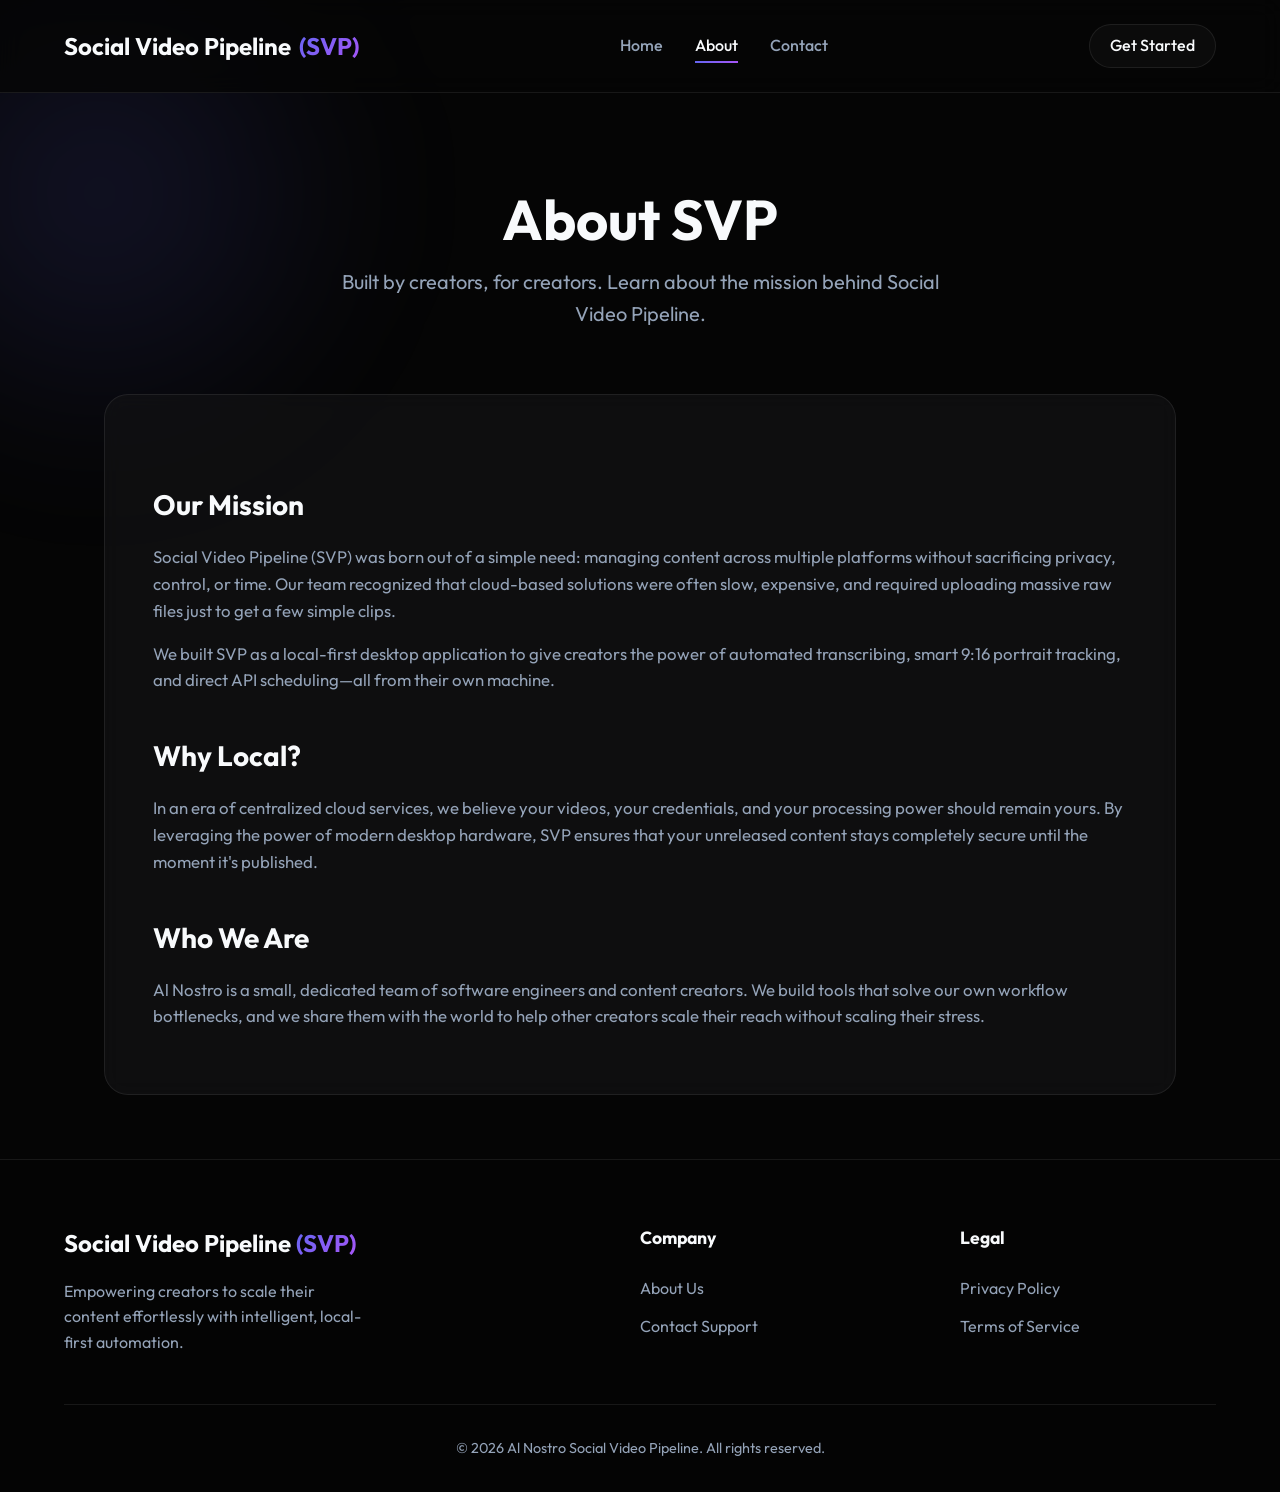
==== about.html @ bb7d7635 "updated the page for coompleteness" ====
<!DOCTYPE html>
<html lang="en">
<head>
    <meta charset="UTF-8">
    <meta name="viewport" content="width=device-width, initial-scale=1.0">
    <title>About - Social Video Pipeline (SVP)</title>
    <link rel="stylesheet" href="styles.css">
</head>
<body>
    <nav class="navbar">
        <a href="index.html" class="nav-brand">Social Video Pipeline <span>(SVP)</span></a>
        <div class="nav-links">
            <a href="index.html">Home</a>
            <a href="about.html" class="active">About</a>
            <a href="contact.html">Contact</a>
        </div>
        <a href="contact.html" class="nav-cta">Get Started</a>
    </nav>

    <main>
        <div class="bg-glow"></div>
        <div class="container">
            <div class="page-header animate-up">
                <h1 class="page-title">About <span>SVP</span></h1>
                <p class="page-subtitle">Built by creators, for creators. Learn about the mission behind Social Video Pipeline.</p>
            </div>
            
            <div class="doc-content animate-up delay-1">
                <h2>Our Mission</h2>
                <p>Social Video Pipeline (SVP) was born out of a simple need: managing content across multiple platforms without sacrificing privacy, control, or time. Our team recognized that cloud-based solutions were often slow, expensive, and required uploading massive raw files just to get a few simple clips.</p>
                <p>We built SVP as a local-first desktop application to give creators the power of automated transcribing, smart 9:16 portrait tracking, and direct API scheduling—all from their own machine.</p>
                
                <h2>Why Local?</h2>
                <p>In an era of centralized cloud services, we believe your videos, your credentials, and your processing power should remain yours. By leveraging the power of modern desktop hardware, SVP ensures that your unreleased content stays completely secure until the moment it's published.</p>
                
                <h2>Who We Are</h2>
                <p>Al Nostro is a small, dedicated team of software engineers and content creators. We build tools that solve our own workflow bottlenecks, and we share them with the world to help other creators scale their reach without scaling their stress.</p>
            </div>
        </div>
    </main>

    <footer>
        <div class="footer-content">
            <div class="footer-brand">
                <h3>Social Video Pipeline <span>(SVP)</span></h3>
                <p>Empowering creators to scale their content effortlessly with intelligent, local-first automation.</p>
            </div>
            <div class="footer-col">
                <h4>Company</h4>
                <ul>
                    <li><a href="about.html">About Us</a></li>
                    <li><a href="contact.html">Contact Support</a></li>
                </ul>
            </div>
            <div class="footer-col">
                <h4>Legal</h4>
                <ul>
                    <li><a href="privacy_policy.html">Privacy Policy</a></li>
                    <li><a href="terms_of_service.html">Terms of Service</a></li>
                </ul>
            </div>
        </div>
        <div class="footer-bottom">
            &copy; 2026 Al Nostro Social Video Pipeline. All rights reserved.
        </div>
    </footer>
</body>
</html>
---- styles.css ----
@import url('https://fonts.googleapis.com/css2?family=Outfit:wght@300;400;500;600;700&display=swap');

:root {
  --bg-dark: #050505;
  --bg-card: rgba(20, 20, 22, 0.6);
  --bg-glass: rgba(255, 255, 255, 0.03);
  --border-glass: rgba(255, 255, 255, 0.08);
  --text-primary: #f8fafc;
  --text-secondary: #94a3b8;
  --accent-primary: #6366f1;
  --accent-secondary: #a855f7;
  --accent-gradient: linear-gradient(135deg, var(--accent-primary), var(--accent-secondary));
}

* {
  margin: 0;
  padding: 0;
  box-sizing: border-box;
}

body {
  font-family: 'Outfit', sans-serif;
  background-color: var(--bg-dark);
  color: var(--text-primary);
  line-height: 1.6;
  overflow-x: hidden;
  display: flex;
  flex-direction: column;
  min-height: 100vh;
}

/* Glassmorphism Background Elements */
.bg-glow {
  position: absolute;
  width: 600px;
  height: 600px;
  background: radial-gradient(circle, rgba(99, 102, 241, 0.15) 0%, transparent 70%);
  border-radius: 50%;
  top: -200px;
  left: -200px;
  z-index: -1;
  filter: blur(60px);
}
.bg-glow-right {
  position: absolute;
  width: 500px;
  height: 500px;
  background: radial-gradient(circle, rgba(168, 85, 247, 0.1) 0%, transparent 70%);
  border-radius: 50%;
  top: 40%;
  right: -200px;
  z-index: -1;
  filter: blur(60px);
}

/* Navigation */
.navbar {
  display: flex;
  justify-content: space-between;
  align-items: center;
  padding: 1.5rem 5%;
  background: rgba(5, 5, 5, 0.8);
  backdrop-filter: blur(12px);
  border-bottom: 1px solid var(--border-glass);
  position: sticky;
  top: 0;
  z-index: 100;
}

.nav-brand {
  font-size: 1.5rem;
  font-weight: 700;
  color: var(--text-primary);
  text-decoration: none;
  display: flex;
  align-items: center;
  gap: 0.5rem;
}

.nav-brand span {
  background: var(--accent-gradient);
  -webkit-background-clip: text;
  -webkit-text-fill-color: transparent;
}

.nav-links {
  display: flex;
  gap: 2rem;
}

.nav-links a {
  color: var(--text-secondary);
  text-decoration: none;
  font-weight: 500;
  transition: color 0.3s ease;
  position: relative;
}

.nav-links a:hover, .nav-links a.active {
  color: var(--text-primary);
}

.nav-links a::after {
  content: '';
  position: absolute;
  width: 0;
  height: 2px;
  bottom: -4px;
  left: 0;
  background: var(--accent-gradient);
  transition: width 0.3s ease;
}

.nav-links a:hover::after, .nav-links a.active::after {
  width: 100%;
}

.nav-cta {
  padding: 0.5rem 1.25rem;
  border-radius: 9999px;
  background: var(--bg-glass);
  border: 1px solid var(--border-glass);
  color: var(--text-primary);
  text-decoration: none;
  font-weight: 500;
  transition: all 0.3s ease;
}

.nav-cta:hover {
  background: var(--accent-gradient);
  border-color: transparent;
  transform: translateY(-2px);
  box-shadow: 0 10px 20px rgba(99, 102, 241, 0.2);
}

/* Main Content Area */
main {
  flex: 1;
  position: relative;
}

/* Page Layout Wrappers */
.container {
  max-width: 1200px;
  margin: 0 auto;
  padding: 0 5%;
}

.page-header {
  text-align: center;
  padding: 6rem 0 4rem;
}

.page-title {
  font-size: 3.5rem;
  font-weight: 700;
  margin-bottom: 1rem;
  line-height: 1.1;
}

.page-subtitle {
  font-size: 1.25rem;
  color: var(--text-secondary);
  max-width: 600px;
  margin: 0 auto;
}

/* Document Pages (Privacy, Terms) */
.doc-content {
  background: var(--bg-card);
  border: 1px solid var(--border-glass);
  border-radius: 24px;
  padding: 3rem;
  margin-bottom: 4rem;
  backdrop-filter: blur(10px);
}

.doc-content h2 {
  font-size: 1.75rem;
  margin: 2.5rem 0 1rem;
  color: var(--text-primary);
}

.doc-content p, .doc-content li {
  color: var(--text-secondary);
  margin-bottom: 1rem;
  font-size: 1.05rem;
}

.doc-content ul {
  padding-left: 1.5rem;
  margin-bottom: 1.5rem;
}

.doc-content a {
  color: var(--accent-primary);
  text-decoration: none;
  transition: color 0.3s ease;
}

.doc-content a:hover {
  color: var(--accent-secondary);
  text-decoration: underline;
}

/* Footer */
footer {
  background: rgba(5, 5, 5, 0.9);
  border-top: 1px solid var(--border-glass);
  padding: 4rem 5% 2rem;
  margin-top: auto;
}

.footer-content {
  display: grid;
  grid-template-columns: 2fr 1fr 1fr;
  gap: 4rem;
  max-width: 1200px;
  margin: 0 auto 3rem;
}

.footer-brand h3 {
  font-size: 1.5rem;
  margin-bottom: 1rem;
}
.footer-brand h3 span {
  background: var(--accent-gradient);
  -webkit-background-clip: text;
  -webkit-text-fill-color: transparent;
}
.footer-brand p {
  color: var(--text-secondary);
  max-width: 300px;
}

.footer-col h4 {
  font-size: 1.1rem;
  margin-bottom: 1.5rem;
  color: var(--text-primary);
}

.footer-col ul {
  list-style: none;
}

.footer-col ul li {
  margin-bottom: 0.75rem;
}

.footer-col a {
  color: var(--text-secondary);
  text-decoration: none;
  transition: color 0.3s ease;
}

.footer-col a:hover {
  color: var(--accent-primary);
}

.footer-bottom {
  text-align: center;
  padding-top: 2rem;
  border-top: 1px solid var(--border-glass);
  color: var(--text-secondary);
  font-size: 0.9rem;
}

/* Responsive */
@media (max-width: 768px) {
  .navbar { flex-direction: column; gap: 1rem; padding: 1rem; }
  .nav-links { gap: 1rem; flex-wrap: wrap; justify-content: center; }
  .footer-content { grid-template-columns: 1fr; gap: 2rem; }
  .page-title { font-size: 2.5rem; }
  .doc-content { padding: 1.5rem; }
}

/* Animations */
@keyframes fadeInUp {
  from { opacity: 0; transform: translateY(20px); }
  to { opacity: 1; transform: translateY(0); }
}
.animate-up {
  animation: fadeInUp 0.8s cubic-bezier(0.16, 1, 0.3, 1) forwards;
}
.delay-1 { animation-delay: 0.1s; }
.delay-2 { animation-delay: 0.2s; }
.delay-3 { animation-delay: 0.3s; }
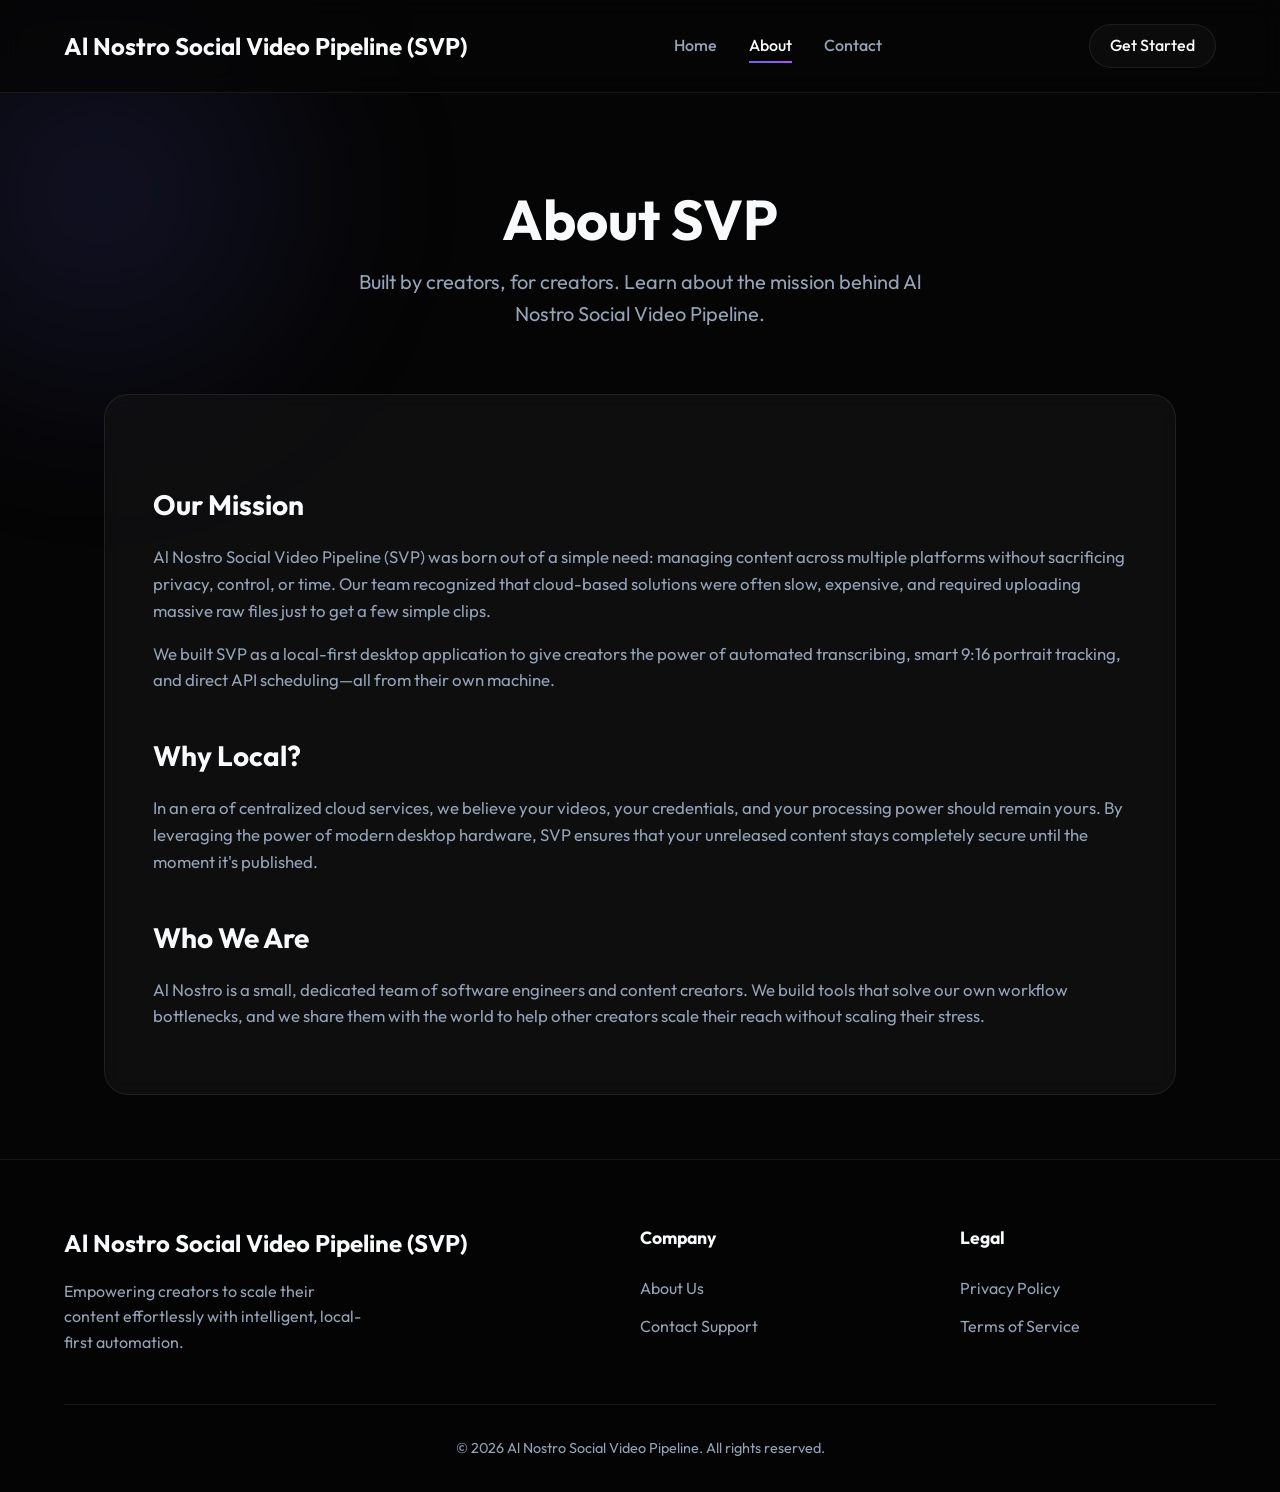
==== commit f81edd21: "updated per google policies" ====
--- a/about.html
+++ b/about.html
@@ -3,12 +3,12 @@
 <head>
     <meta charset="UTF-8">
     <meta name="viewport" content="width=device-width, initial-scale=1.0">
-    <title>About - Social Video Pipeline (SVP)</title>
+    <title>About - Al Nostro Social Video Pipeline (SVP)</title>
     <link rel="stylesheet" href="styles.css">
 </head>
 <body>
     <nav class="navbar">
-        <a href="index.html" class="nav-brand">Social Video Pipeline <span>(SVP)</span></a>
+        <a href="index.html" class="nav-brand">Al Nostro Social Video Pipeline (SVP)</a>
         <div class="nav-links">
             <a href="index.html">Home</a>
             <a href="about.html" class="active">About</a>
@@ -22,12 +22,12 @@
         <div class="container">
             <div class="page-header animate-up">
                 <h1 class="page-title">About <span>SVP</span></h1>
-                <p class="page-subtitle">Built by creators, for creators. Learn about the mission behind Social Video Pipeline.</p>
+                <p class="page-subtitle">Built by creators, for creators. Learn about the mission behind Al Nostro Social Video Pipeline.</p>
             </div>
             
             <div class="doc-content animate-up delay-1">
                 <h2>Our Mission</h2>
-                <p>Social Video Pipeline (SVP) was born out of a simple need: managing content across multiple platforms without sacrificing privacy, control, or time. Our team recognized that cloud-based solutions were often slow, expensive, and required uploading massive raw files just to get a few simple clips.</p>
+                <p>Al Nostro Social Video Pipeline (SVP) was born out of a simple need: managing content across multiple platforms without sacrificing privacy, control, or time. Our team recognized that cloud-based solutions were often slow, expensive, and required uploading massive raw files just to get a few simple clips.</p>
                 <p>We built SVP as a local-first desktop application to give creators the power of automated transcribing, smart 9:16 portrait tracking, and direct API scheduling—all from their own machine.</p>
                 
                 <h2>Why Local?</h2>
@@ -42,7 +42,7 @@
     <footer>
         <div class="footer-content">
             <div class="footer-brand">
-                <h3>Social Video Pipeline <span>(SVP)</span></h3>
+                <h3>Al Nostro Social Video Pipeline (SVP)</h3>
                 <p>Empowering creators to scale their content effortlessly with intelligent, local-first automation.</p>
             </div>
             <div class="footer-col">
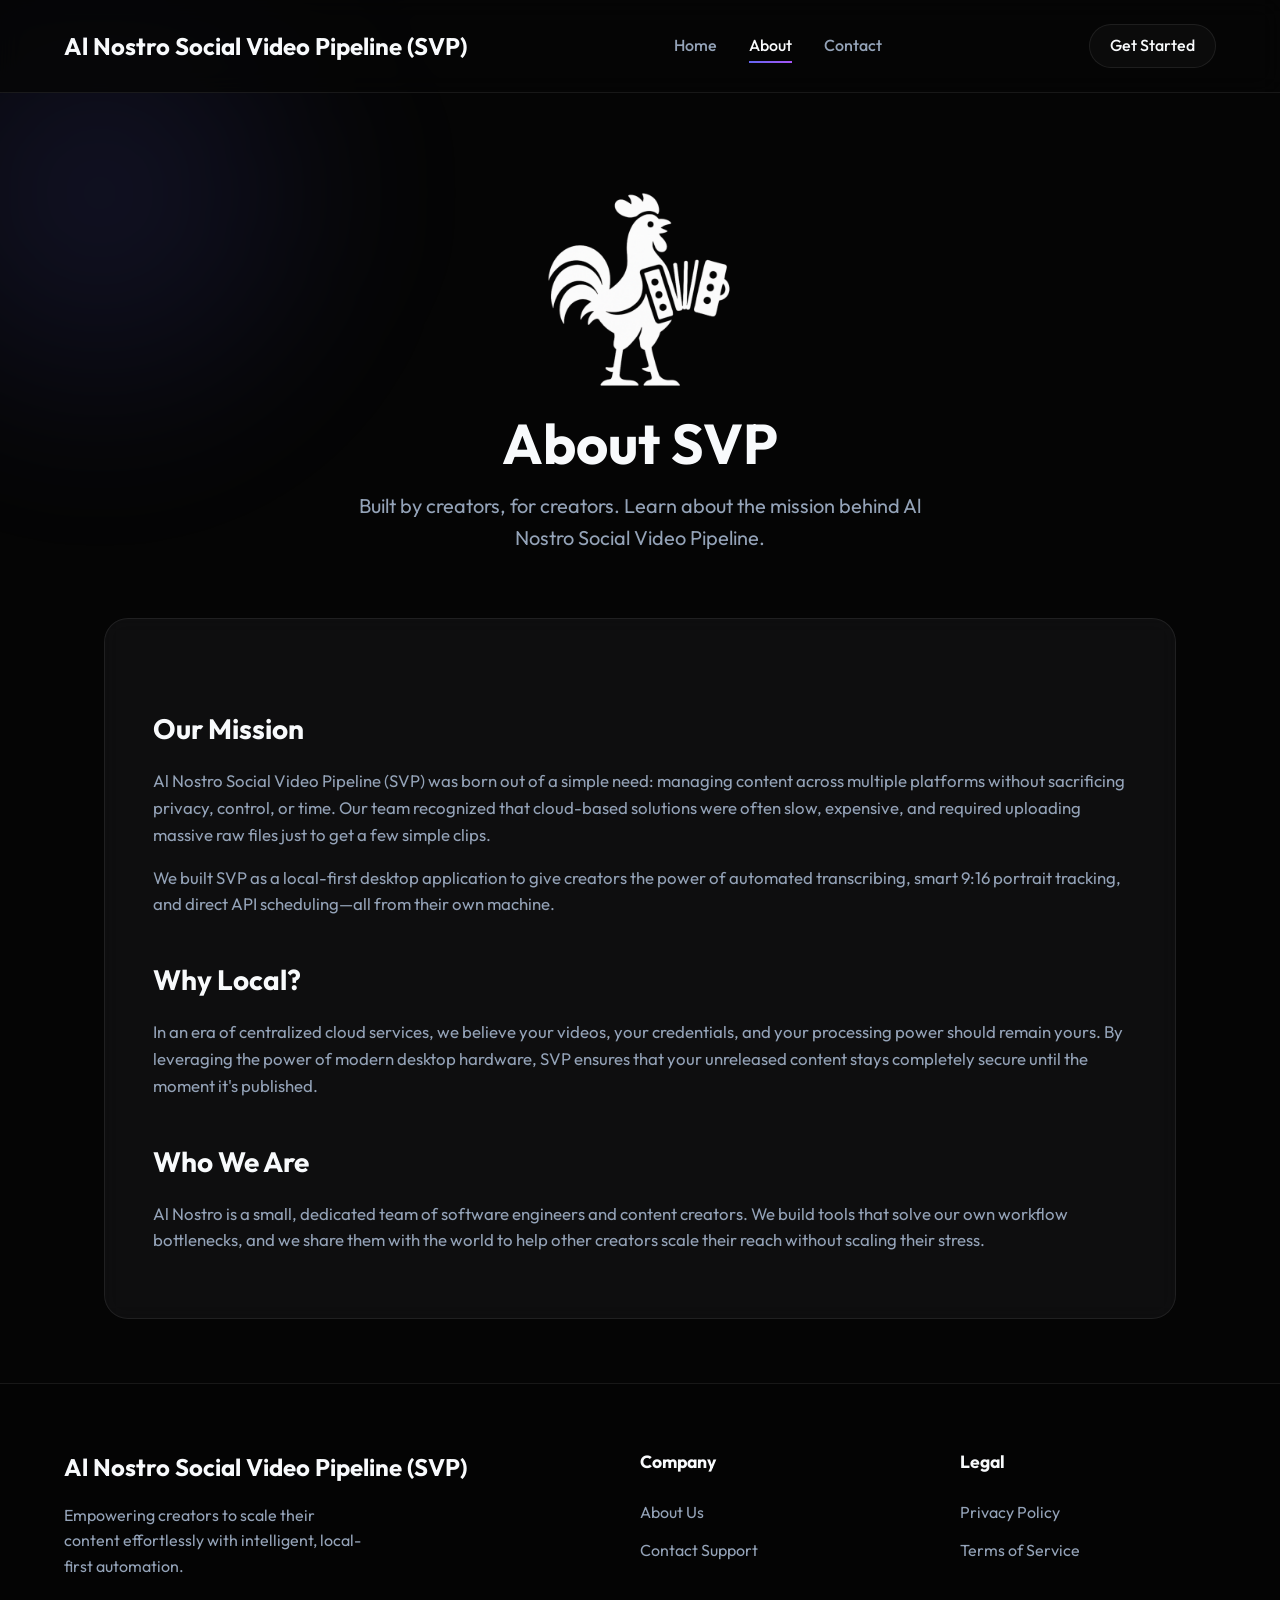
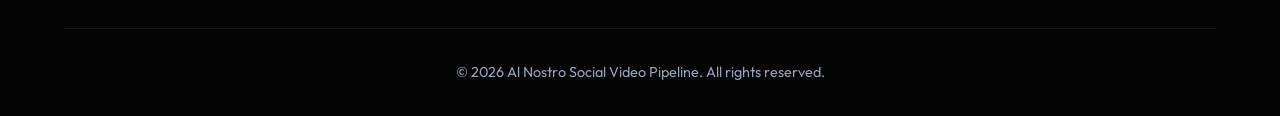
==== commit 9ccb0558: "added new logo" ====
--- a/about.html
+++ b/about.html
@@ -21,6 +21,7 @@
         <div class="bg-glow"></div>
         <div class="container">
             <div class="page-header animate-up">
+                <img src="Al%20Nostro%20Logo%20Design.png" alt="Al Nostro Logo" style="display: block; margin: 0 auto 1.5rem auto; max-width: 200px; height: auto;">
                 <h1 class="page-title">About <span>SVP</span></h1>
                 <p class="page-subtitle">Built by creators, for creators. Learn about the mission behind Al Nostro Social Video Pipeline.</p>
             </div>
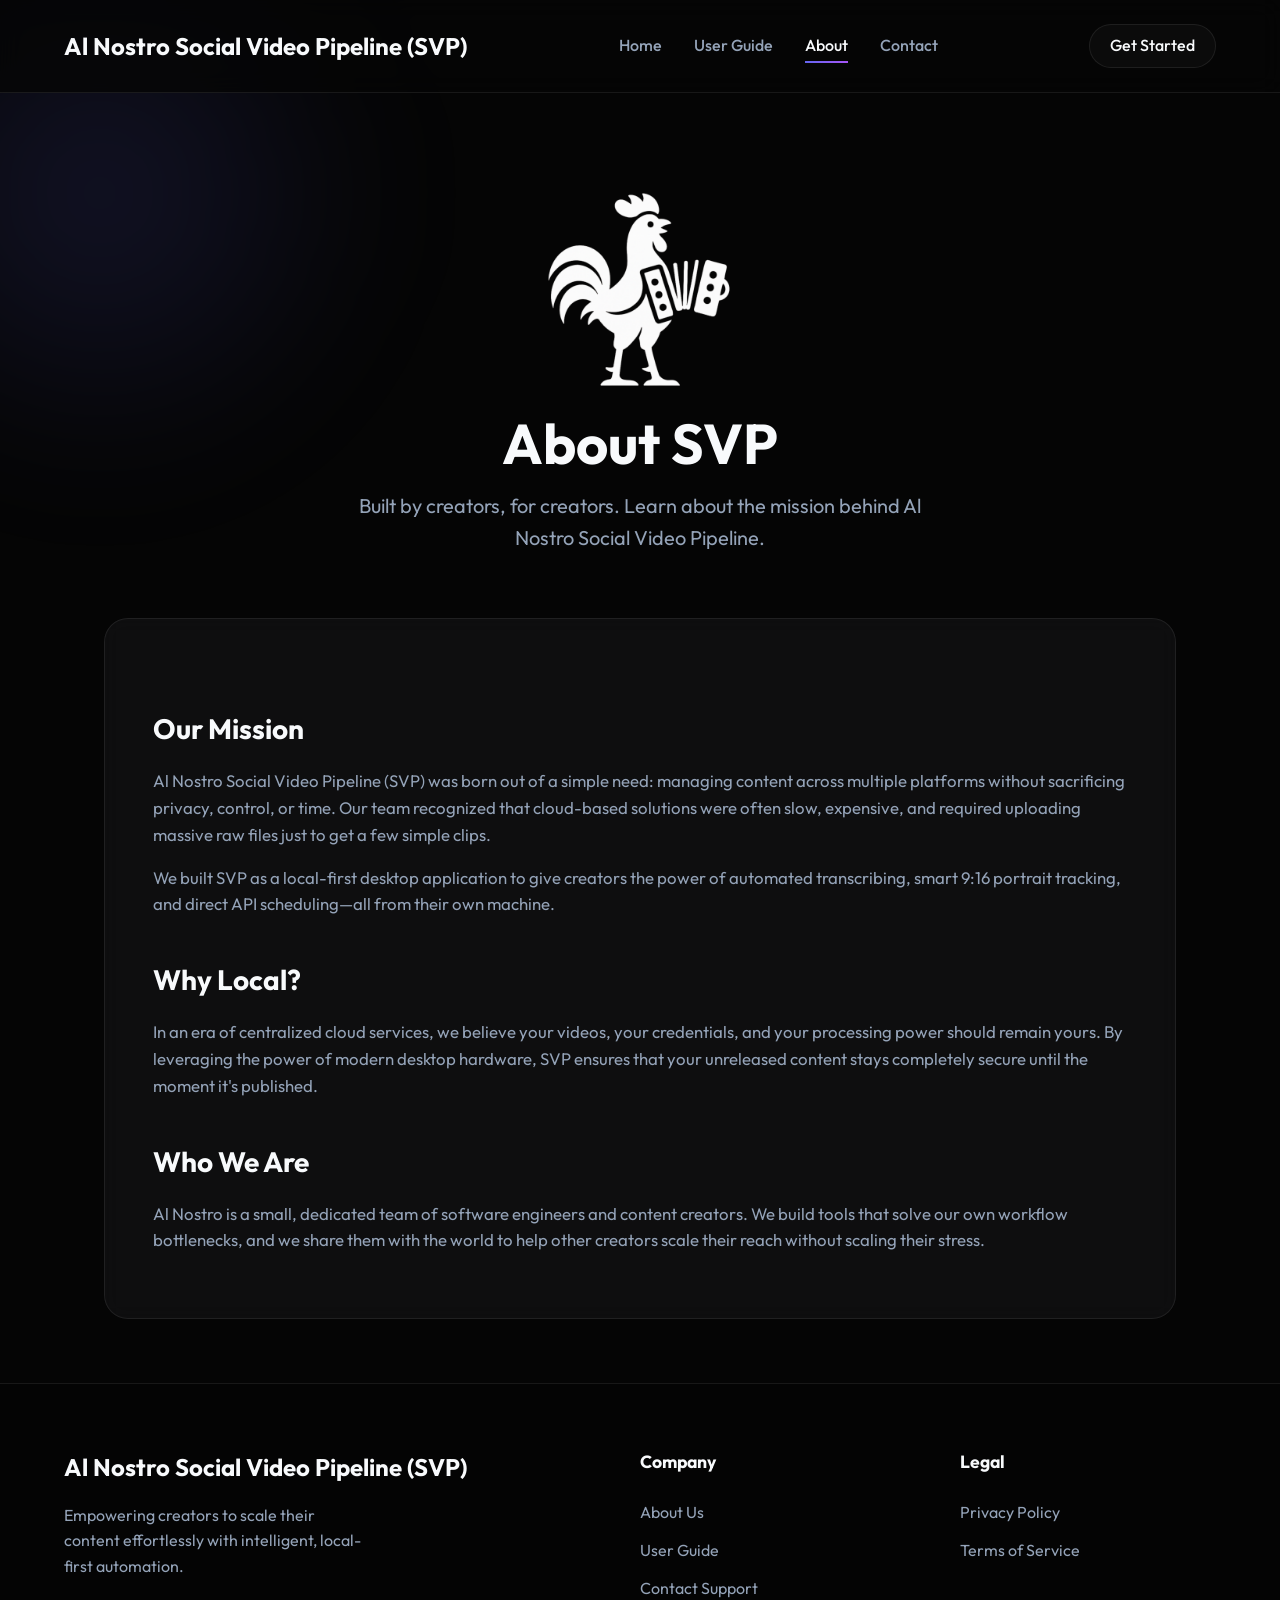
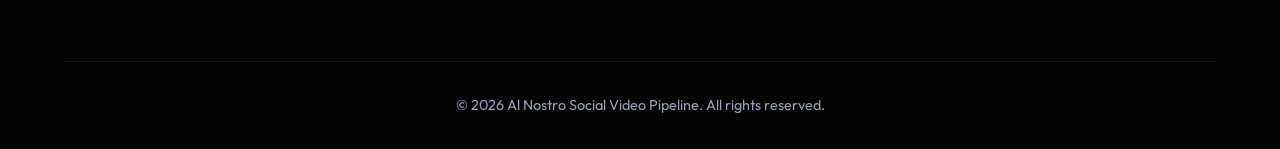
==== commit 561ea26d: "User guide - initial version" ====
--- a/about.html
+++ b/about.html
@@ -11,6 +11,7 @@
         <a href="index.html" class="nav-brand">Al Nostro Social Video Pipeline (SVP)</a>
         <div class="nav-links">
             <a href="index.html">Home</a>
+            <a href="user_guide.html">User Guide</a>
             <a href="about.html" class="active">About</a>
             <a href="contact.html">Contact</a>
         </div>
@@ -50,6 +51,7 @@
                 <h4>Company</h4>
                 <ul>
                     <li><a href="about.html">About Us</a></li>
+                    <li><a href="user_guide.html">User Guide</a></li>
                     <li><a href="contact.html">Contact Support</a></li>
                 </ul>
             </div>
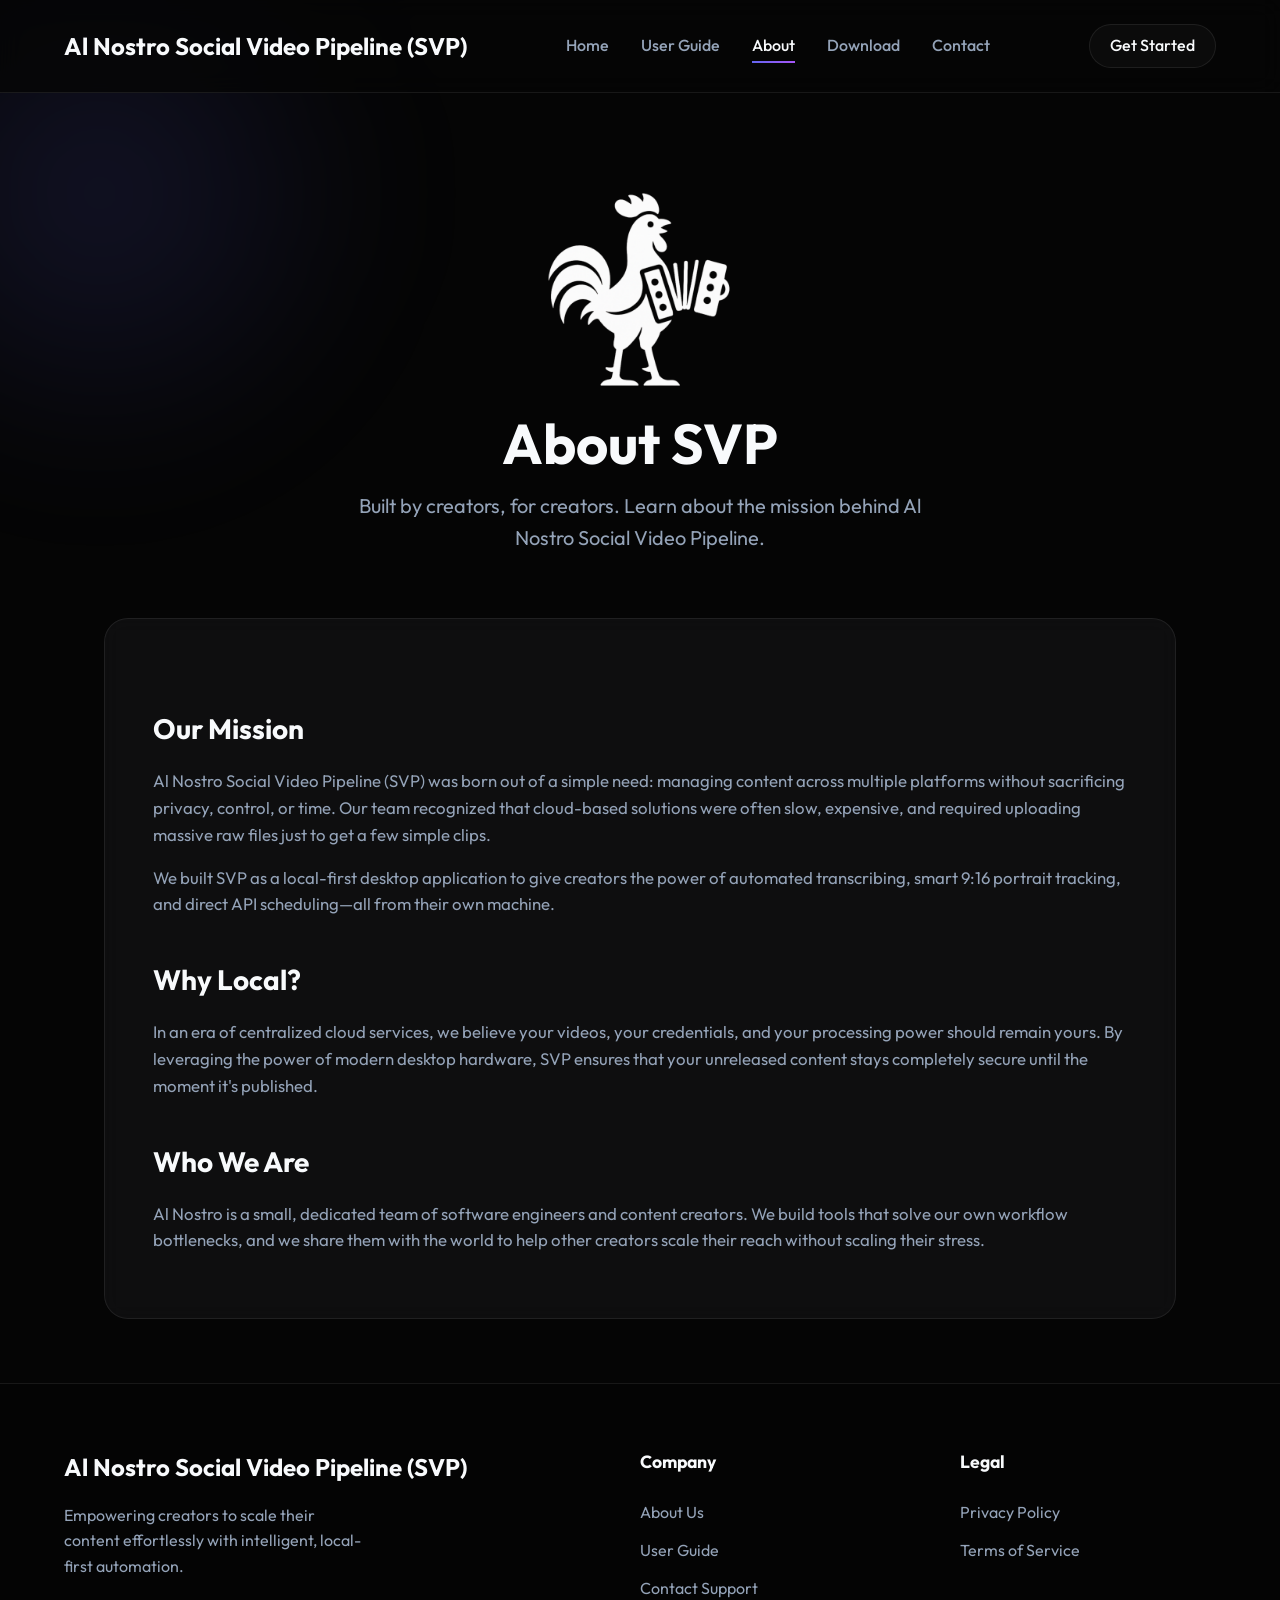
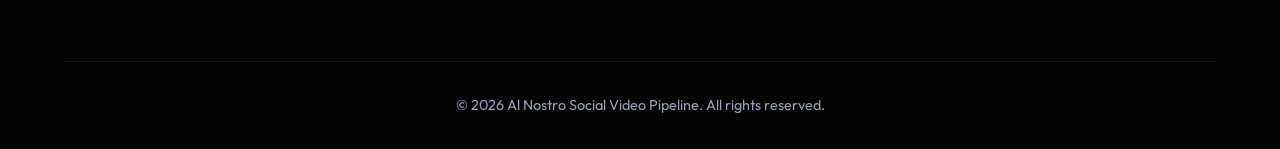
==== commit b39e7a51: "download page links" ====
--- a/about.html
+++ b/about.html
@@ -13,9 +13,10 @@
             <a href="index.html">Home</a>
             <a href="user_guide.html">User Guide</a>
             <a href="about.html" class="active">About</a>
+            <a href="download.html">Download</a>
             <a href="contact.html">Contact</a>
         </div>
-        <a href="contact.html" class="nav-cta">Get Started</a>
+        <a href="subscribe.html" class="nav-cta">Get Started</a>
     </nav>
 
     <main>
